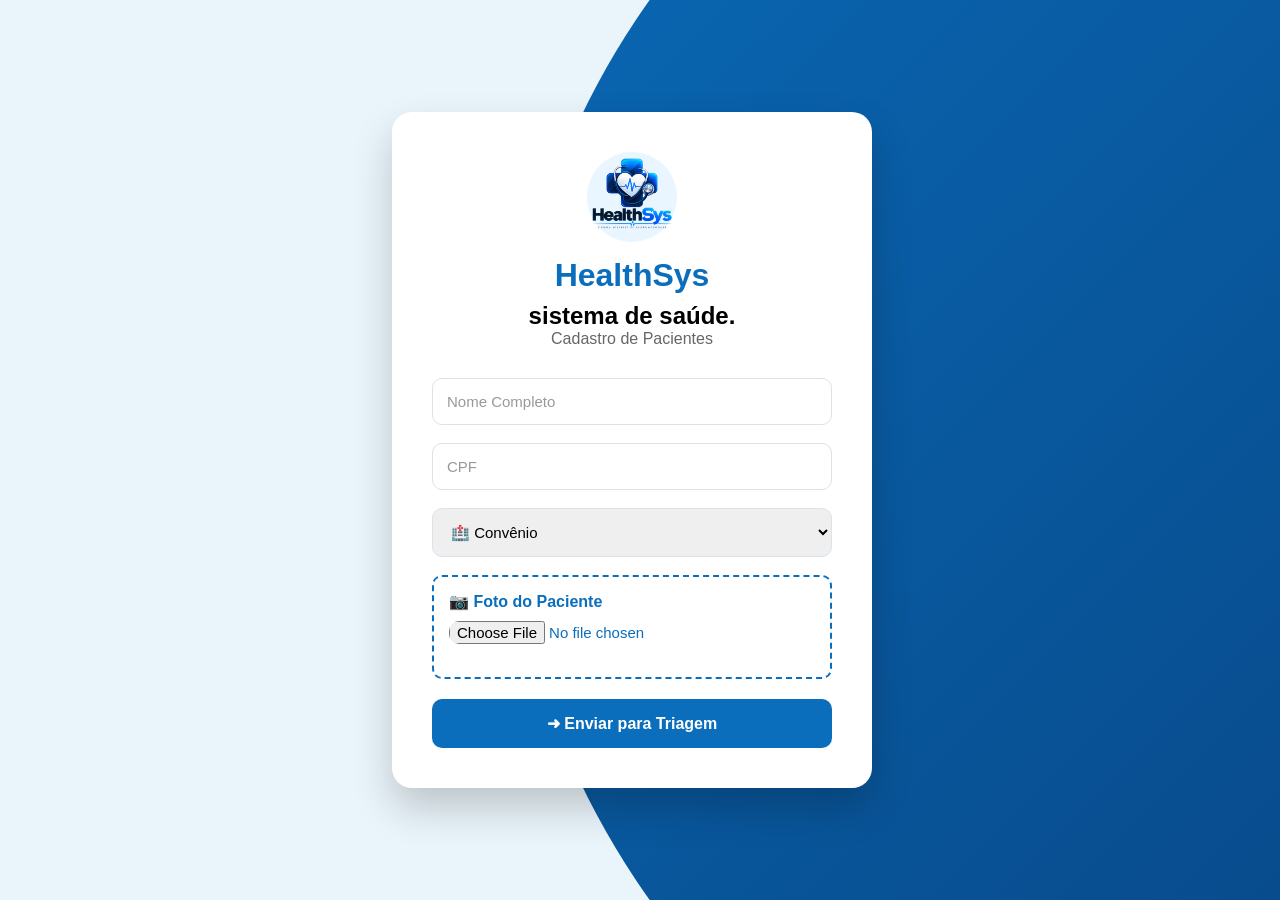
==== frontend/atendimento.html @ a9cb86dc "Add files via upload" ====
<!DOCTYPE html>
<html lang="pt-BR">

<head>

<meta charset="UTF-8">
<meta name="viewport" content="width=device-width, initial-scale=1.0">

<title>Projeto Sentinela - Atendimento</title>

<link rel="stylesheet" href="style.css">

</head>

<body>

<div class="background"></div>

<div class="container">

    <div class="logo">
        <img src="ChatGPT Image 17_08_2026, 11_07_05.png" alt="">
    </div>

    <h1>HealthSys</h1>
    <h2>sistema de saúde.</h2>

    <span class="subtitulo">
        Cadastro de Pacientes
    </span>

    <input
        id="nome"
        type="text"
        placeholder="Nome Completo">

    <input
        id="cpf"
        type="text"
        placeholder="CPF">

    <select id="tipo">

        <option value="Convenio">🏥 Convênio</option>

        <option value="Particular">💳 Particular</option>

    </select>

    <label class="upload">

        📷 Foto do Paciente

        <input
            type="file"
            id="foto">

    </label>

    <button onclick="cadastrar()">

        ➜ Enviar para Triagem

    </button>

</div>

<script>

function cadastrar(){

 fetch("http://localhost:3000/atendimento",{

  method:"POST",

  headers:{"Content-Type":"application/json"},

  body: JSON.stringify({

    nome: nome.value,

    cpf: cpf.value,

    tipo: tipo.value

  })

 });

 alert("Paciente enviado para triagem");

}

</script>

</body>
</html>
```
---- frontend/style.css ----
*{
    margin:0;
    padding:0;
    box-sizing:border-box;
    font-family:Segoe UI, Arial, sans-serif;
}

body{

    height:100vh;

    display:flex;

    justify-content:center;

    align-items:center;

    background:#EAF4FA;

    overflow:hidden;

}

/* Fundo */

.background{

    position:absolute;

    width:100%;
    height:100%;

    background:linear-gradient(135deg,#0A6EBD,#084C8D);

    clip-path:circle(70% at right);

}

/* Caixa */

.container{

    position:relative;

    width:430px;

    background:#FFF;

    border-radius:20px;

    padding:40px;

    text-align:center;

    box-shadow:0 15px 40px rgba(0,0,0,.20);

}

/* Ícone */

.logo {
    width: 220px;
    margin: 0 auto 10px;
    display: flex;
    justify-content: center;
    align-items: center;
}

.logo img {
    width: 100%;
    height: auto;
    display: block;
    object-fit: contain;
}
/* Título */

h1{

    color:#0A6EBD;

    margin-bottom:8px;

}

p{

    color:#777;

    margin-bottom:30px;

}

/* Inputs */

input{

    width:100%;

    padding:15px;

    margin-bottom:18px;

    border:1px solid #D7DEE5;

    border-radius:10px;

    font-size:15px;

    transition:.3s;

}

input:focus{

    outline:none;

    border-color:#0A6EBD;

    box-shadow:0 0 8px rgba(10,110,189,.25);

}

/* Botão */

button{

    width:100%;

    padding:15px;

    border:none;

    border-radius:10px;

    background:#0A6EBD;

    color:white;

    font-size:16px;

    font-weight:bold;

    cursor:pointer;

    transition:.3s;

}

button:hover{

    background:#084C8D;

    transform:translateY(-2px);

}

/* Placeholder */

::placeholder{

    color:#999;

}

/* Responsivo */

@media(max-width:500px){

.container{

    width:90%;
    padding:30px;

}

.background{

    clip-path:none;

}



}




*{
    margin:0;
    padding:0;
    box-sizing:border-box;
    font-family:'Segoe UI',sans-serif;
}

body{

    height:100vh;

    display:flex;

    justify-content:center;

    align-items:center;

    background:#EAF5FB;

    overflow:hidden;

}

.background{

    position:fixed;

    width:100%;
    height:100%;

    background:linear-gradient(135deg,#0A6EBD,#084C8D);

    clip-path:circle(70% at right);

}

.container{

    position:relative;

    width:480px;

    background:white;

    border-radius:20px;

    padding:40px;

    text-align:center;

    box-shadow:0 20px 40px rgba(0,0,0,.20);

}

.logo{

    width:90px;
    height:90px;

    margin:auto;

    border-radius:50%;

    background:#EAF6FF;

    display:flex;

    justify-content:center;

    align-items:center;

    font-size:45px;

    margin-bottom:15px;

}

h1{

    color:#0A6EBD;

    margin-bottom:8px;

}

.subtitulo{

    display:block;

    color:#666;

    margin-bottom:30px;

}

input,
select{

    width:100%;

    padding:14px;

    margin-bottom:18px;

    border:1px solid #D9E3EC;

    border-radius:10px;

    font-size:15px;

}

input:focus,
select:focus{

    outline:none;

    border-color:#0A6EBD;

    box-shadow:0 0 8px rgba(10,110,189,.2);

}

.upload{

    display:block;

    text-align:left;

    padding:15px;

    border:2px dashed #0A6EBD;

    border-radius:10px;

    margin-bottom:20px;

    color:#0A6EBD;

    cursor:pointer;

    font-weight:bold;

}

.upload input{

    margin-top:10px;

    border:none;

    padding:0;

}

button{

    width:100%;

    padding:15px;

    background:#0A6EBD;

    color:white;

    border:none;

    border-radius:10px;

    font-size:16px;

    font-weight:bold;

    cursor:pointer;

    transition:.3s;

}

button:hover{

    background:#084C8D;

    transform:translateY(-2px);

}
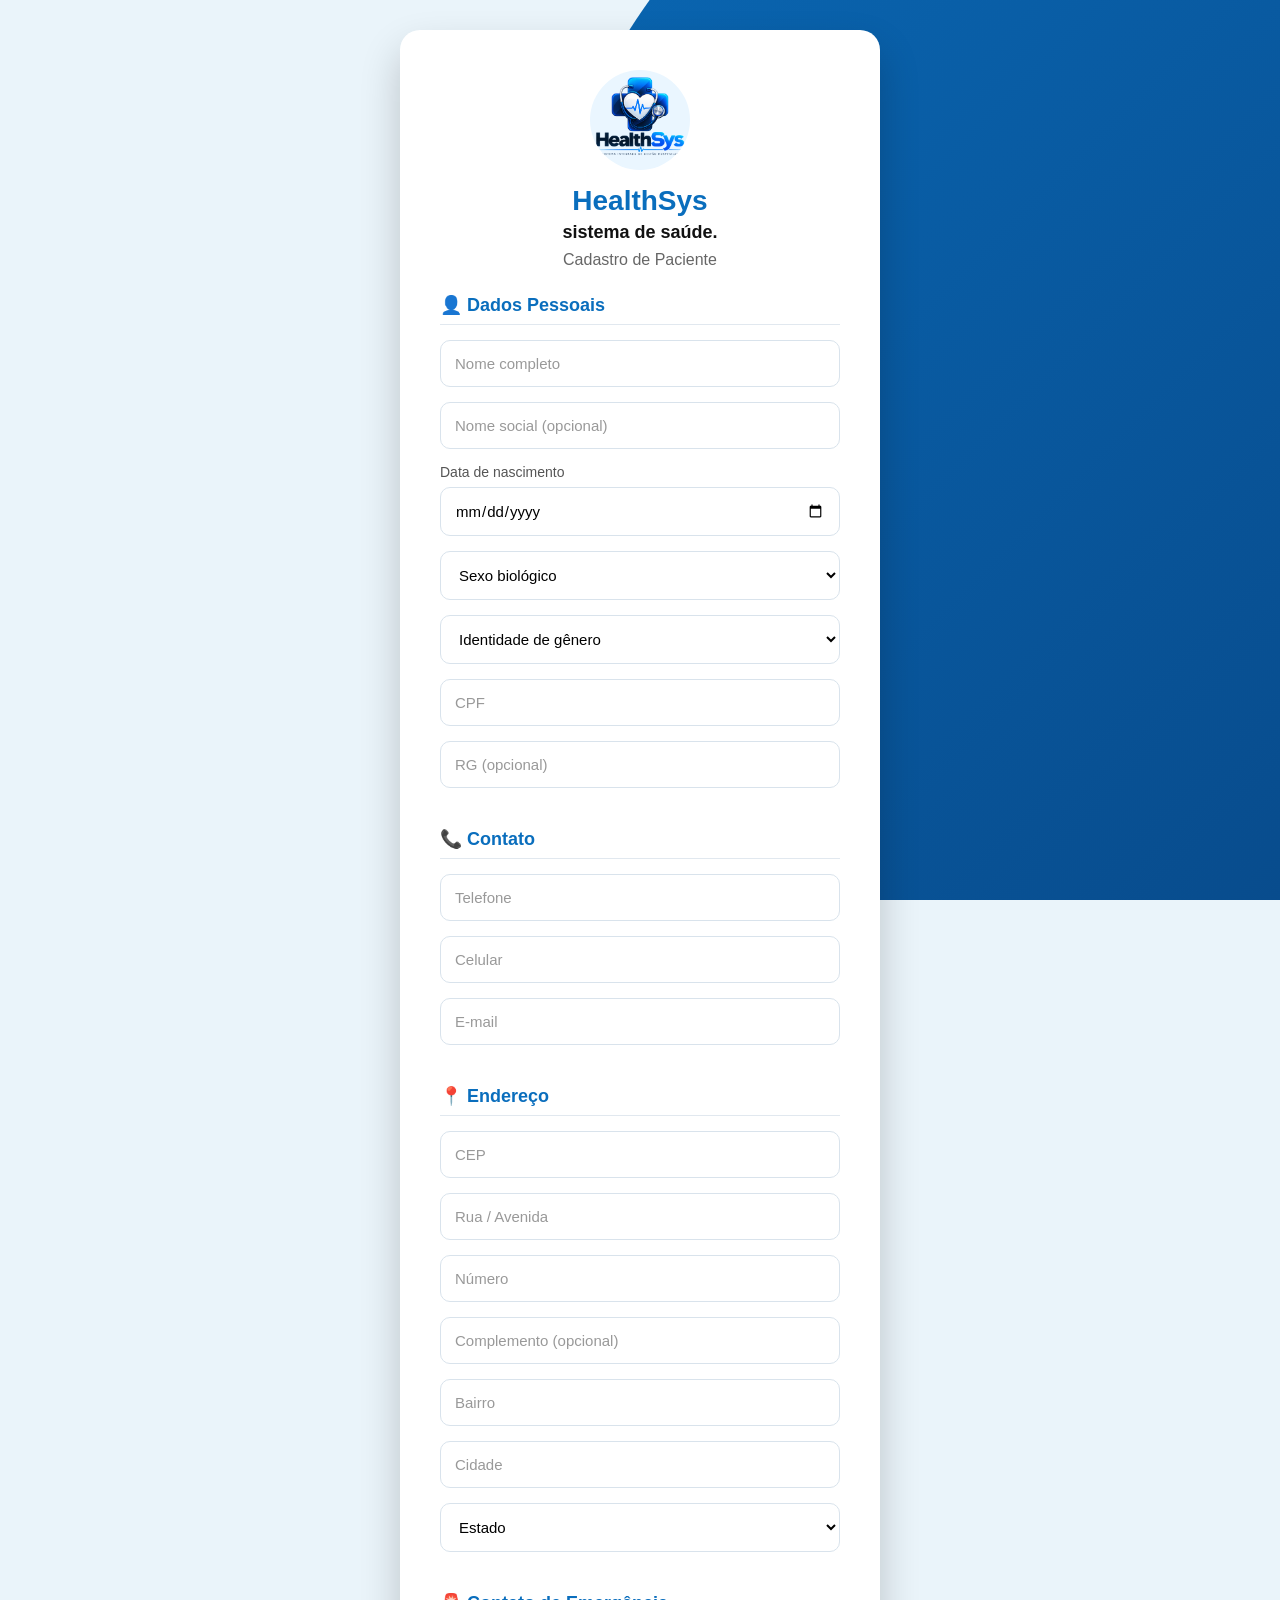
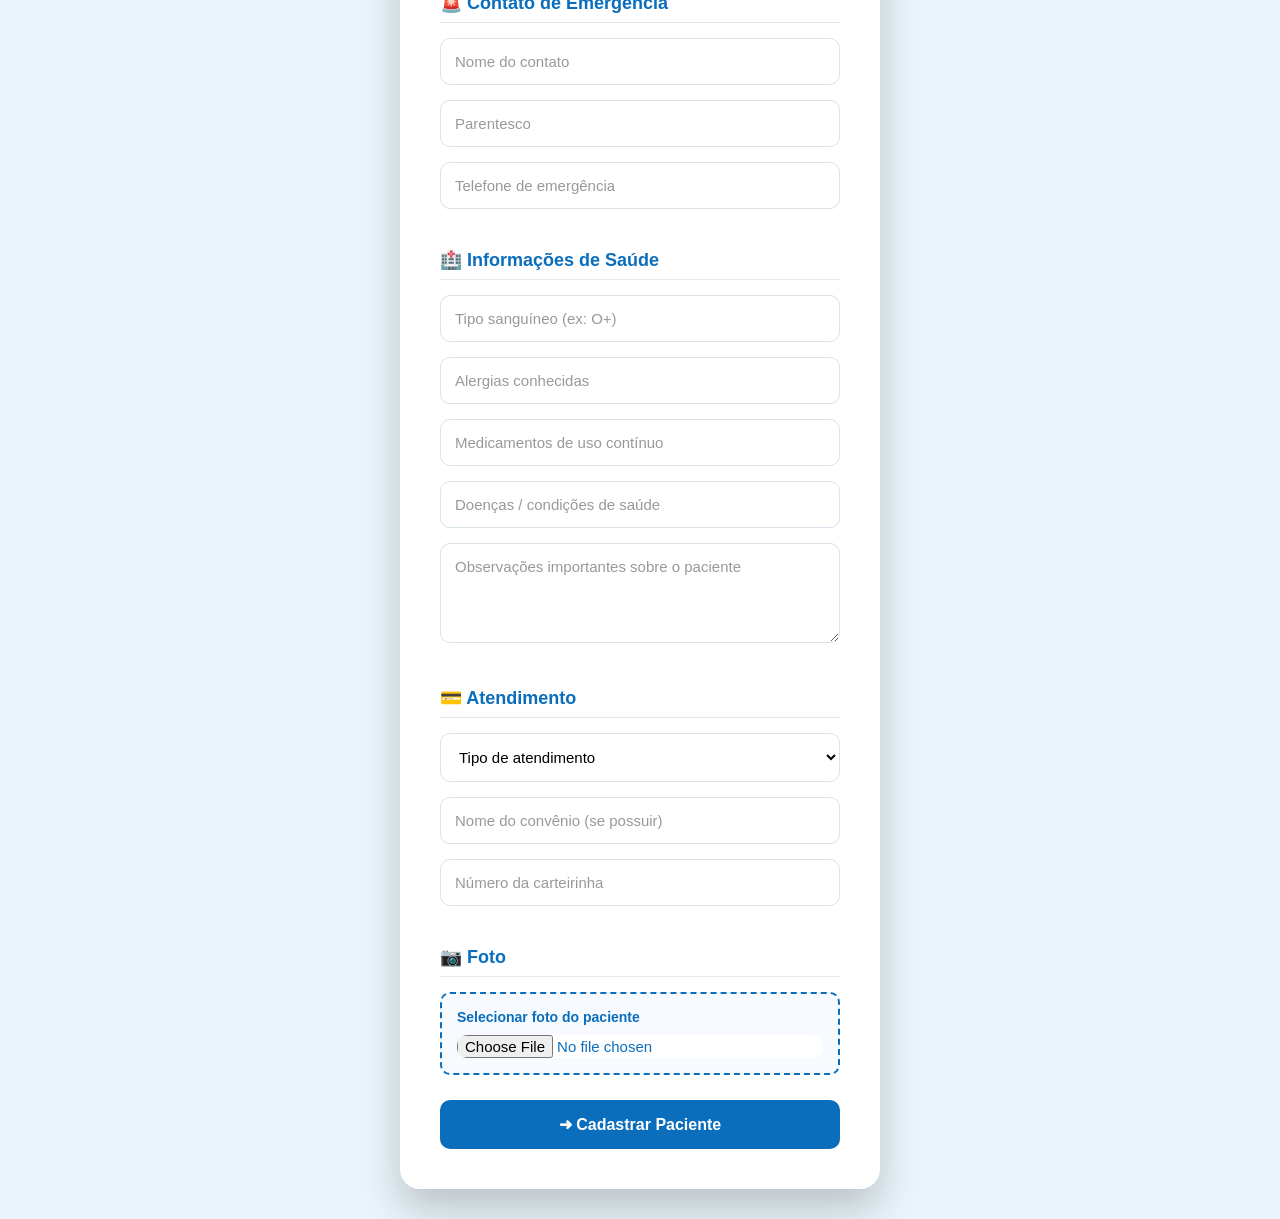
==== commit d1dbae14: "Revamp atendimento.html for patient registration" ====
--- a/frontend/atendimento.html
+++ b/frontend/atendimento.html
@@ -7,7 +7,7 @@
 <meta charset="UTF-8">
 <meta name="viewport" content="width=device-width, initial-scale=1.0">
 
-<title>Projeto Sentinela - Atendimento</title>
+<title>HealthSys - Cadastro de Paciente</title>
 
 <link rel="stylesheet" href="style.css">
 
@@ -19,81 +19,492 @@
 
 <div class="container">
 
+    <!-- LOGO -->
+
     <div class="logo">
-        <img src="ChatGPT Image 17_08_2026, 11_07_05.png" alt="">
+        <img
+            src="ChatGPT Image 17_08_2026, 11_07_05.png"
+            alt="Logo HealthSys">
     </div>
 
     <h1>HealthSys</h1>
+
     <h2>sistema de saúde.</h2>
 
     <span class="subtitulo">
-        Cadastro de Pacientes
+        Cadastro de Paciente
     </span>
 
+
+    <!-- ========================= -->
+    <!-- DADOS PESSOAIS -->
+    <!-- ========================= -->
+
+    <h3>👤 Dados Pessoais</h3>
+
     <input
         id="nome"
         type="text"
-        placeholder="Nome Completo">
+        placeholder="Nome completo">
+
+    <input
+        id="nomeSocial"
+        type="text"
+        placeholder="Nome social (opcional)">
+
+    <label>Data de nascimento</label>
+
+    <input
+        id="dataNascimento"
+        type="date">
+
+    <select id="sexo">
+
+        <option value="">Sexo biológico</option>
+
+        <option value="feminino">
+            Feminino
+        </option>
+
+        <option value="masculino">
+            Masculino
+        </option>
+
+        <option value="intersexo">
+            Intersexo
+        </option>
+
+        <option value="nao_informado">
+            Prefiro não informar
+        </option>
+
+    </select>
+
+
+    <select id="identidadeGenero">
+
+        <option value="">
+            Identidade de gênero
+        </option>
+
+        <option value="mulher_cis">
+            Mulher cisgênero
+        </option>
+
+        <option value="homem_cis">
+            Homem cisgênero
+        </option>
+
+        <option value="mulher_trans">
+            Mulher transgênero
+        </option>
+
+        <option value="homem_trans">
+            Homem transgênero
+        </option>
+
+        <option value="nao_binario">
+            Não binário
+        </option>
+
+        <option value="outro">
+            Outro
+        </option>
+
+        <option value="nao_informado">
+            Prefiro não informar
+        </option>
+
+    </select>
+
 
     <input
         id="cpf"
         type="text"
         placeholder="CPF">
 
-    <select id="tipo">
-
-        <option value="Convenio">🏥 Convênio</option>
-
-        <option value="Particular">💳 Particular</option>
+    <input
+        id="rg"
+        type="text"
+        placeholder="RG (opcional)">
+
+
+    <!-- ========================= -->
+    <!-- CONTATO -->
+    <!-- ========================= -->
+
+    <h3>📞 Contato</h3>
+
+    <input
+        id="telefone"
+        type="tel"
+        placeholder="Telefone">
+
+    <input
+        id="celular"
+        type="tel"
+        placeholder="Celular">
+
+    <input
+        id="email"
+        type="email"
+        placeholder="E-mail">
+
+
+    <!-- ========================= -->
+    <!-- ENDEREÇO -->
+    <!-- ========================= -->
+
+    <h3>📍 Endereço</h3>
+
+    <input
+        id="cep"
+        type="text"
+        placeholder="CEP">
+
+    <input
+        id="logradouro"
+        type="text"
+        placeholder="Rua / Avenida">
+
+    <input
+        id="numero"
+        type="text"
+        placeholder="Número">
+
+    <input
+        id="complemento"
+        type="text"
+        placeholder="Complemento (opcional)">
+
+    <input
+        id="bairro"
+        type="text"
+        placeholder="Bairro">
+
+    <input
+        id="cidade"
+        type="text"
+        placeholder="Cidade">
+
+    <select id="estado">
+
+        <option value="">
+            Estado
+        </option>
+
+        <option value="AC">Acre</option>
+        <option value="AL">Alagoas</option>
+        <option value="AP">Amapá</option>
+        <option value="AM">Amazonas</option>
+        <option value="BA">Bahia</option>
+        <option value="CE">Ceará</option>
+        <option value="DF">Distrito Federal</option>
+        <option value="ES">Espírito Santo</option>
+        <option value="GO">Goiás</option>
+        <option value="MA">Maranhão</option>
+        <option value="MT">Mato Grosso</option>
+        <option value="MS">Mato Grosso do Sul</option>
+        <option value="MG">Minas Gerais</option>
+        <option value="PA">Pará</option>
+        <option value="PB">Paraíba</option>
+        <option value="PR">Paraná</option>
+        <option value="PE">Pernambuco</option>
+        <option value="PI">Piauí</option>
+        <option value="RJ">Rio de Janeiro</option>
+        <option value="RN">Rio Grande do Norte</option>
+        <option value="RS">Rio Grande do Sul</option>
+        <option value="RO">Rondônia</option>
+        <option value="RR">Roraima</option>
+        <option value="SC">Santa Catarina</option>
+        <option value="SP">São Paulo</option>
+        <option value="SE">Sergipe</option>
+        <option value="TO">Tocantins</option>
 
     </select>
 
+
+    <!-- ========================= -->
+    <!-- CONTATO DE EMERGÊNCIA -->
+    <!-- ========================= -->
+
+    <h3>🚨 Contato de Emergência</h3>
+
+    <input
+        id="nomeEmergencia"
+        type="text"
+        placeholder="Nome do contato">
+
+    <input
+        id="parentescoEmergencia"
+        type="text"
+        placeholder="Parentesco">
+
+    <input
+        id="telefoneEmergencia"
+        type="tel"
+        placeholder="Telefone de emergência">
+
+
+    <!-- ========================= -->
+    <!-- INFORMAÇÕES DE SAÚDE -->
+    <!-- ========================= -->
+
+    <h3>🏥 Informações de Saúde</h3>
+
+    <input
+        id="tipoSanguineo"
+        type="text"
+        placeholder="Tipo sanguíneo (ex: O+)">
+
+    <input
+        id="alergias"
+        type="text"
+        placeholder="Alergias conhecidas">
+
+    <input
+        id="medicamentos"
+        type="text"
+        placeholder="Medicamentos de uso contínuo">
+
+    <input
+        id="doencas"
+        type="text"
+        placeholder="Doenças / condições de saúde">
+
+    <textarea
+        id="observacoes"
+        placeholder="Observações importantes sobre o paciente"></textarea>
+
+
+    <!-- ========================= -->
+    <!-- PAGAMENTO -->
+    <!-- ========================= -->
+
+    <h3>💳 Atendimento</h3>
+
+    <select id="tipoAtendimento">
+
+        <option value="">
+            Tipo de atendimento
+        </option>
+
+        <option value="convenio">
+            🏥 Convênio
+        </option>
+
+        <option value="particular">
+            💳 Particular
+        </option>
+
+        <option value="sus">
+            🏛️ SUS
+        </option>
+
+    </select>
+
+    <input
+        id="convenio"
+        type="text"
+        placeholder="Nome do convênio (se possuir)">
+
+    <input
+        id="numeroConvenio"
+        type="text"
+        placeholder="Número da carteirinha">
+
+
+    <!-- ========================= -->
+    <!-- FOTO -->
+    <!-- ========================= -->
+
+    <h3>📷 Foto</h3>
+
     <label class="upload">
 
-        📷 Foto do Paciente
+        Selecionar foto do paciente
 
         <input
             type="file"
-            id="foto">
+            id="foto"
+            accept="image/*">
 
     </label>
 
+
+    <!-- BOTÃO -->
+
     <button onclick="cadastrar()">
 
-        ➜ Enviar para Triagem
+        ➜ Cadastrar Paciente
 
     </button>
 
 </div>
 
+
 <script>
 
-function cadastrar(){
-
- fetch("http://localhost:3000/atendimento",{
-
-  method:"POST",
-
-  headers:{"Content-Type":"application/json"},
-
-  body: JSON.stringify({
-
-    nome: nome.value,
-
-    cpf: cpf.value,
-
-    tipo: tipo.value
-
-  })
-
- });
-
- alert("Paciente enviado para triagem");
+async function cadastrar() {
+
+    const paciente = {
+
+        nome:
+            document.getElementById("nome").value,
+
+        nomeSocial:
+            document.getElementById("nomeSocial").value,
+
+        dataNascimento:
+            document.getElementById("dataNascimento").value,
+
+        sexo:
+            document.getElementById("sexo").value,
+
+        identidadeGenero:
+            document.getElementById("identidadeGenero").value,
+
+        cpf:
+            document.getElementById("cpf").value,
+
+        rg:
+            document.getElementById("rg").value,
+
+        telefone:
+            document.getElementById("telefone").value,
+
+        celular:
+            document.getElementById("celular").value,
+
+        email:
+            document.getElementById("email").value,
+
+        cep:
+            document.getElementById("cep").value,
+
+        logradouro:
+            document.getElementById("logradouro").value,
+
+        numero:
+            document.getElementById("numero").value,
+
+        complemento:
+            document.getElementById("complemento").value,
+
+        bairro:
+            document.getElementById("bairro").value,
+
+        cidade:
+            document.getElementById("cidade").value,
+
+        estado:
+            document.getElementById("estado").value,
+
+        nomeEmergencia:
+            document.getElementById("nomeEmergencia").value,
+
+        parentescoEmergencia:
+            document.getElementById("parentescoEmergencia").value,
+
+        telefoneEmergencia:
+            document.getElementById("telefoneEmergencia").value,
+
+        tipoSanguineo:
+            document.getElementById("tipoSanguineo").value,
+
+        alergias:
+            document.getElementById("alergias").value,
+
+        medicamentos:
+            document.getElementById("medicamentos").value,
+
+        doencas:
+            document.getElementById("doencas").value,
+
+        observacoes:
+            document.getElementById("observacoes").value,
+
+        tipoAtendimento:
+            document.getElementById("tipoAtendimento").value,
+
+        convenio:
+            document.getElementById("convenio").value,
+
+        numeroConvenio:
+            document.getElementById("numeroConvenio").value
+
+    };
+
+
+    if (!paciente.nome) {
+
+        alert("Digite o nome completo do paciente.");
+
+        return;
+
+    }
+
+
+    try {
+
+        const resposta = await fetch(
+            "http://localhost:3000/atendimento",
+            {
+
+                method: "POST",
+
+                headers: {
+                    "Content-Type": "application/json"
+                },
+
+                body: JSON.stringify(paciente)
+
+            }
+        );
+
+
+        const resultado = await resposta.json();
+
+
+        if (!resposta.ok) {
+
+            alert(
+                "Erro ao cadastrar paciente."
+            );
+
+            console.error(resultado);
+
+            return;
+
+        }
+
+
+        alert(
+            "✅ Paciente cadastrado com sucesso!"
+        );
+
+
+        console.log(
+            "Paciente:",
+            resultado
+        );
+
+
+    } catch (erro) {
+
+        console.error(erro);
+
+        alert(
+            "❌ Não foi possível conectar ao servidor."
+        );
+
+    }
 
 }
 
 </script>
 
 </body>
+
 </html>
-```
+
--- a/frontend/style.css
+++ b/frontend/style.css
@@ -1,375 +1,345 @@
-*{
-    margin:0;
-    padding:0;
-    box-sizing:border-box;
-    font-family:Segoe UI, Arial, sans-serif;
-}
-
-body{
-
-    height:100vh;
-
-    display:flex;
-
-    justify-content:center;
-
-    align-items:center;
-
-    background:#EAF4FA;
-
-    overflow:hidden;
-
-}
-
-/* Fundo */
-
-.background{
-
-    position:absolute;
-
-    width:100%;
-    height:100%;
-
-    background:linear-gradient(135deg,#0A6EBD,#084C8D);
-
-    clip-path:circle(70% at right);
-
-}
-
-/* Caixa */
-
-.container{
-
-    position:relative;
-
-    width:430px;
-
-    background:#FFF;
-
-    border-radius:20px;
-
-    padding:40px;
-
-    text-align:center;
-
-    box-shadow:0 15px 40px rgba(0,0,0,.20);
-
-}
-
-/* Ícone */
-
-.logo {
-    width: 220px;
-    margin: 0 auto 10px;
+* {
+    margin: 0;
+    padding: 0;
+    box-sizing: border-box;
+    font-family: "Segoe UI", Arial, sans-serif;
+}
+
+/* =========================
+   PÁGINA
+========================= */
+
+html {
+    min-height: 100%;
+}
+
+body {
+    min-height: 100vh;
+
     display: flex;
     justify-content: center;
     align-items: center;
+
+    padding: 30px 15px;
+
+    background: #EAF4FA;
+
+    overflow-x: hidden;
+    overflow-y: auto;
+
+    position: relative;
+}
+
+
+/* =========================
+   FUNDO
+========================= */
+
+.background {
+    position: fixed;
+
+    inset: 0;
+
+    width: 100%;
+    height: 100%;
+
+    background: linear-gradient(
+        135deg,
+        #0A6EBD,
+        #084C8D
+    );
+
+    clip-path: circle(70% at right);
+
+    z-index: 0;
+}
+
+
+/* =========================
+   CONTAINER
+========================= */
+
+.container {
+    position: relative;
+
+    width: 480px;
+    max-width: 100%;
+
+    background: #FFFFFF;
+
+    border-radius: 20px;
+
+    padding: 40px;
+
+    text-align: center;
+
+    box-shadow:
+        0 20px 40px rgba(0, 0, 0, 0.20);
+
+    z-index: 1;
+
+    margin: auto;
+}
+
+
+/* =========================
+   LOGO
+========================= */
+
+.logo {
+    width: 100px;
+    height: 100px;
+
+    margin: 0 auto 15px;
+
+    border-radius: 50%;
+
+    background: #EAF6FF;
+
+    display: flex;
+    justify-content: center;
+    align-items: center;
+
+    overflow: hidden;
 }
 
 .logo img {
     width: 100%;
-    height: auto;
+    height: 100%;
+
+    object-fit: contain;
+
     display: block;
-    object-fit: contain;
-}
-/* Título */
-
-h1{
-
-    color:#0A6EBD;
-
-    margin-bottom:8px;
-
-}
-
-p{
-
-    color:#777;
-
-    margin-bottom:30px;
-
-}
-
-/* Inputs */
-
-input{
-
-    width:100%;
-
-    padding:15px;
-
-    margin-bottom:18px;
-
-    border:1px solid #D7DEE5;
-
-    border-radius:10px;
-
-    font-size:15px;
-
-    transition:.3s;
-
-}
-
-input:focus{
-
-    outline:none;
-
-    border-color:#0A6EBD;
-
-    box-shadow:0 0 8px rgba(10,110,189,.25);
-
-}
-
-/* Botão */
-
-button{
-
-    width:100%;
-
-    padding:15px;
-
-    border:none;
-
-    border-radius:10px;
-
-    background:#0A6EBD;
-
-    color:white;
-
-    font-size:16px;
-
-    font-weight:bold;
-
-    cursor:pointer;
-
-    transition:.3s;
-
-}
-
-button:hover{
-
-    background:#084C8D;
-
-    transform:translateY(-2px);
-
-}
-
-/* Placeholder */
-
-::placeholder{
-
-    color:#999;
-
-}
-
-/* Responsivo */
-
-@media(max-width:500px){
-
-.container{
-
-    width:90%;
-    padding:30px;
-
-}
-
-.background{
-
-    clip-path:none;
-
-}
-
-
-
-}
-
-
-
-
-*{
-    margin:0;
-    padding:0;
-    box-sizing:border-box;
-    font-family:'Segoe UI',sans-serif;
-}
-
-body{
-
-    height:100vh;
-
-    display:flex;
-
-    justify-content:center;
-
-    align-items:center;
-
-    background:#EAF5FB;
-
-    overflow:hidden;
-
-}
-
-.background{
-
-    position:fixed;
-
-    width:100%;
-    height:100%;
-
-    background:linear-gradient(135deg,#0A6EBD,#084C8D);
-
-    clip-path:circle(70% at right);
-
-}
-
-.container{
-
-    position:relative;
-
-    width:480px;
-
-    background:white;
-
-    border-radius:20px;
-
-    padding:40px;
-
-    text-align:center;
-
-    box-shadow:0 20px 40px rgba(0,0,0,.20);
-
-}
-
-.logo{
-
-    width:90px;
-    height:90px;
-
-    margin:auto;
-
-    border-radius:50%;
-
-    background:#EAF6FF;
-
-    display:flex;
-
-    justify-content:center;
-
-    align-items:center;
-
-    font-size:45px;
-
-    margin-bottom:15px;
-
-}
-
-h1{
-
-    color:#0A6EBD;
-
-    margin-bottom:8px;
-
-}
-
-.subtitulo{
-
-    display:block;
-
-    color:#666;
-
-    margin-bottom:30px;
-
-}
+}
+
+
+/* =========================
+   TÍTULOS
+========================= */
+
+h1 {
+    color: #0A6EBD;
+
+    margin-bottom: 5px;
+
+    font-size: 28px;
+}
+
+h2 {
+    color: #111;
+
+    font-size: 18px;
+
+    margin-bottom: 8px;
+}
+
+h3 {
+    color: #0A6EBD;
+
+    text-align: left;
+
+    font-size: 18px;
+
+    margin-top: 25px;
+    margin-bottom: 15px;
+
+    border-bottom: 1px solid #E1E8EF;
+
+    padding-bottom: 8px;
+}
+
+p {
+    color: #777;
+
+    font-size: 14px;
+
+    margin-bottom: 25px;
+}
+
+.subtitulo {
+    display: block;
+
+    color: #666;
+
+    margin-bottom: 25px;
+
+    font-size: 16px;
+}
+
+
+/* =========================
+   CAMPOS
+========================= */
 
 input,
-select{
-
-    width:100%;
-
-    padding:14px;
-
-    margin-bottom:18px;
-
-    border:1px solid #D9E3EC;
-
-    border-radius:10px;
-
-    font-size:15px;
-
+select,
+textarea {
+    width: 100%;
+
+    padding: 14px;
+
+    margin-bottom: 15px;
+
+    border: 1px solid #D9E3EC;
+
+    border-radius: 10px;
+
+    font-size: 15px;
+
+    background: #FFFFFF;
+
+    transition: 0.3s;
 }
 
 input:focus,
-select:focus{
-
-    outline:none;
-
-    border-color:#0A6EBD;
-
-    box-shadow:0 0 8px rgba(10,110,189,.2);
-
-}
-
-.upload{
-
-    display:block;
-
-    text-align:left;
-
-    padding:15px;
-
-    border:2px dashed #0A6EBD;
-
-    border-radius:10px;
-
-    margin-bottom:20px;
-
-    color:#0A6EBD;
-
-    cursor:pointer;
-
-    font-weight:bold;
-
-}
-
-.upload input{
-
-    margin-top:10px;
-
-    border:none;
-
-    padding:0;
-
-}
-
-button{
-
-    width:100%;
-
-    padding:15px;
-
-    background:#0A6EBD;
-
-    color:white;
-
-    border:none;
-
-    border-radius:10px;
-
-    font-size:16px;
-
-    font-weight:bold;
-
-    cursor:pointer;
-
-    transition:.3s;
-
-}
-
-button:hover{
-
-    background:#084C8D;
-
-    transform:translateY(-2px);
-
-}
-
+select:focus,
+textarea:focus {
+    outline: none;
+
+    border-color: #0A6EBD;
+
+    box-shadow:
+        0 0 8px rgba(10, 110, 189, 0.20);
+}
+
+textarea {
+    min-height: 100px;
+
+    resize: vertical;
+}
+
+::placeholder {
+    color: #999;
+}
+
+
+/* =========================
+   LABEL
+========================= */
+
+label {
+    display: block;
+
+    text-align: left;
+
+    color: #555;
+
+    font-size: 14px;
+
+    margin-bottom: 7px;
+}
+
+
+/* =========================
+   UPLOAD DE FOTO
+========================= */
+
+.upload {
+    display: block;
+
+    text-align: left;
+
+    padding: 15px;
+
+    border: 2px dashed #0A6EBD;
+
+    border-radius: 10px;
+
+    margin-top: 10px;
+    margin-bottom: 20px;
+
+    color: #0A6EBD;
+
+    cursor: pointer;
+
+    font-weight: bold;
+
+    background: #F7FBFF;
+}
+
+.upload:hover {
+    background: #EEF7FD;
+}
+
+.upload input {
+    margin-top: 10px;
+
+    margin-bottom: 0;
+
+    border: none;
+
+    padding: 0;
+
+    box-shadow: none;
+}
+
+
+/* =========================
+   BOTÃO
+========================= */
+
+button {
+    width: 100%;
+
+    padding: 15px;
+
+    margin-top: 5px;
+
+    border: none;
+
+    border-radius: 10px;
+
+    background: #0A6EBD;
+
+    color: white;
+
+    font-size: 16px;
+
+    font-weight: bold;
+
+    cursor: pointer;
+
+    transition: 0.3s;
+}
+
+button:hover {
+    background: #084C8D;
+
+    transform: translateY(-2px);
+}
+
+
+/* =========================
+   RESPONSIVO
+========================= */
+
+@media (max-width: 600px) {
+
+    body {
+        padding: 20px 10px;
+
+        align-items: flex-start;
+    }
+
+    .container {
+        width: 100%;
+
+        padding: 25px 20px;
+
+        margin-top: 10px;
+    }
+
+    .background {
+        clip-path: none;
+    }
+
+    .logo {
+        width: 85px;
+        height: 85px;
+    }
+
+    h1 {
+        font-size: 25px;
+    }
+
+}
